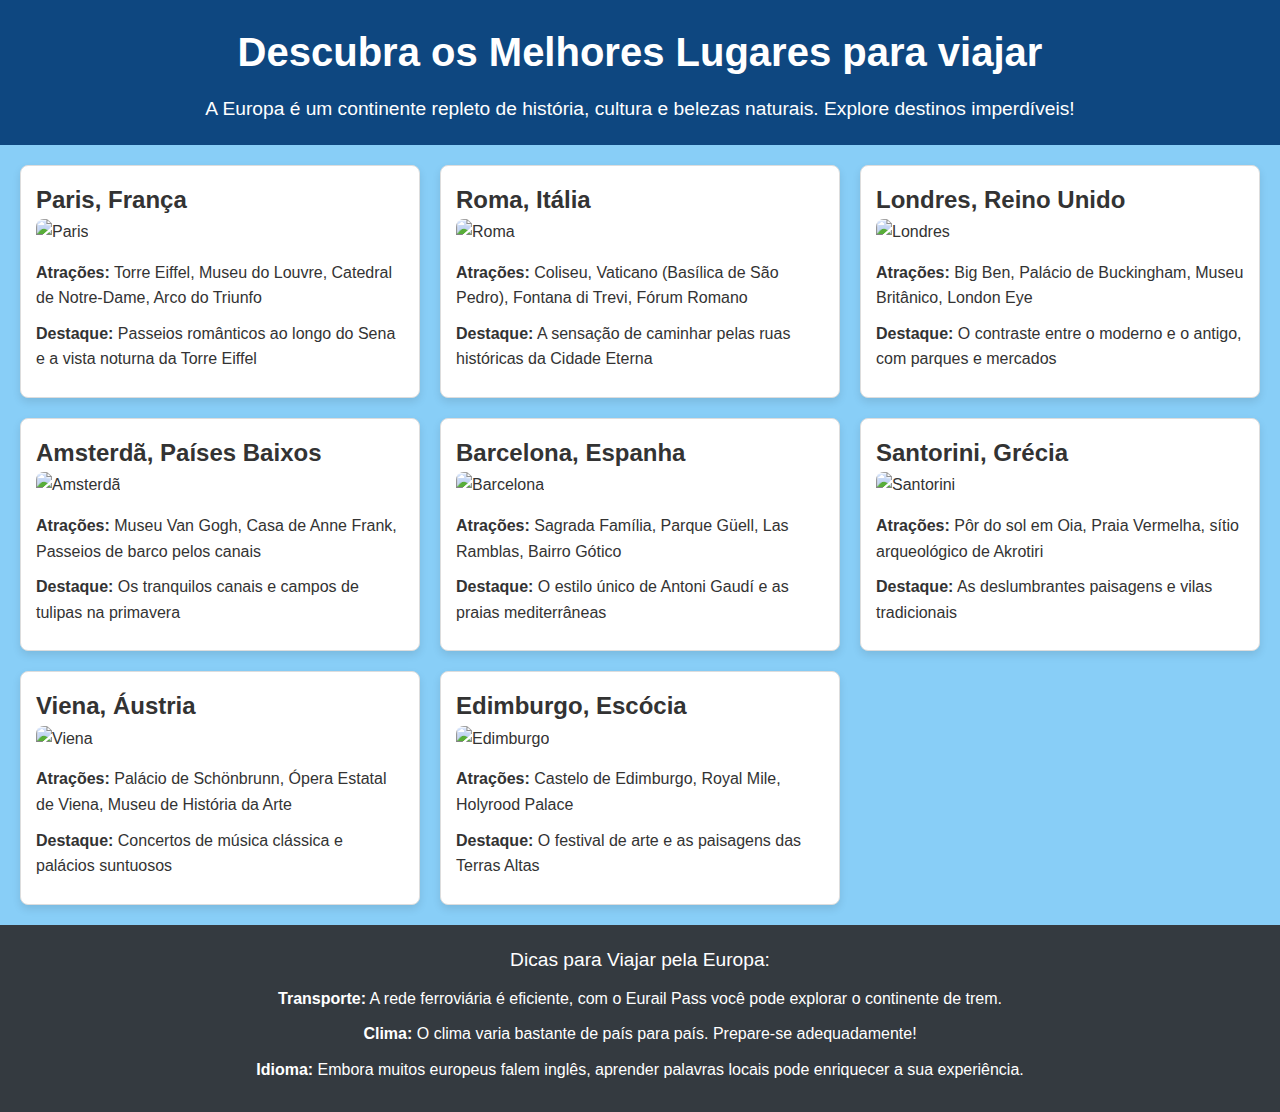
==== Desenvolvimento2.html @ 638c13cd "upload exercicio" ====
<!DOCTYPE html>
<html lang="pt-br">
<head>
    <meta charset="UTF-8">
    <meta name="viewport" content="width=device-width, initial-scale=1.0">
    <meta http-equiv="X-UA-Compatible" content="ie=edge">
    <title>Pontos turísticos na Europa</title>
    <link rel="stylesheet" href="style.css">
</head>
<body>
    <header>
        <h1>Descubra os Melhores Lugares para viajar</h1>
        <p>A Europa é um continente repleto de história, cultura e belezas naturais. Explore destinos imperdíveis!</p>
    </header>

    <section class="destinos">
        <article class="card">
            <h2>Paris, França</h2>
            <img src="https://via.placeholder.com/600x400.png" alt="Paris">
            <ul>
                <li><strong>Atrações:</strong> Torre Eiffel, Museu do Louvre, Catedral de Notre-Dame, Arco do Triunfo</li>
                <li><strong>Destaque:</strong> Passeios românticos ao longo do Sena e a vista noturna da Torre Eiffel</li>
            </ul>
        </article>

        <article class="card">
            <h2>Roma, Itália</h2>
            <img src="https://via.placeholder.com/600x400.png" alt="Roma">
            <ul>
                <li><strong>Atrações:</strong> Coliseu, Vaticano (Basílica de São Pedro), Fontana di Trevi, Fórum Romano</li>
                <li><strong>Destaque:</strong> A sensação de caminhar pelas ruas históricas da Cidade Eterna</li>
            </ul>
        </article>

        <article class="card">
            <h2>Londres, Reino Unido</h2>
            <img src="https://via.placeholder.com/600x400.png" alt="Londres">
            <ul>
                <li><strong>Atrações:</strong> Big Ben, Palácio de Buckingham, Museu Britânico, London Eye</li>
                <li><strong>Destaque:</strong> O contraste entre o moderno e o antigo, com parques e mercados</li>
            </ul>
        </article>

        <article class="card">
            <h2>Amsterdã, Países Baixos</h2>
            <img src="https://via.placeholder.com/600x400.png" alt="Amsterdã">
            <ul>
                <li><strong>Atrações:</strong> Museu Van Gogh, Casa de Anne Frank, Passeios de barco pelos canais</li>
                <li><strong>Destaque:</strong> Os tranquilos canais e campos de tulipas na primavera</li>
            </ul>
        </article>

        <article class="card">
            <h2>Barcelona, Espanha</h2>
            <img src="https://via.placeholder.com/600x400.png" alt="Barcelona">
            <ul>
                <li><strong>Atrações:</strong> Sagrada Família, Parque Güell, Las Ramblas, Bairro Gótico</li>
                <li><strong>Destaque:</strong> O estilo único de Antoni Gaudí e as praias mediterrâneas</li>
            </ul>
        </article>

        <article class="card">
            <h2>Santorini, Grécia</h2>
            <img src="https://via.placeholder.com/600x400.png" alt="Santorini">
            <ul>
                <li><strong>Atrações:</strong> Pôr do sol em Oia, Praia Vermelha, sítio arqueológico de Akrotiri</li>
                <li><strong>Destaque:</strong> As deslumbrantes paisagens e vilas tradicionais</li>
            </ul>
        </article>

        <article class="card">
            <h2>Viena, Áustria</h2>
            <img src="https://via.placeholder.com/600x400.png" alt="Viena">
            <ul>
                <li><strong>Atrações:</strong> Palácio de Schönbrunn, Ópera Estatal de Viena, Museu de História da Arte</li>
                <li><strong>Destaque:</strong> Concertos de música clássica e palácios suntuosos</li>
            </ul>
        </article>

        <article class="card">
            <h2>Edimburgo, Escócia</h2>
            <img src="https://via.placeholder.com/600x400.png" alt="Edimburgo">
            <ul>
                <li><strong>Atrações:</strong> Castelo de Edimburgo, Royal Mile, Holyrood Palace</li>
                <li><strong>Destaque:</strong> O festival de arte e as paisagens das Terras Altas</li>
            </ul>
        </article>
    </section>

    <footer>
        <p>Dicas para Viajar pela Europa:</p>
        <ul>
            <li><strong>Transporte:</strong> A rede ferroviária é eficiente, com o Eurail Pass você pode explorar o continente de trem.</li>
            <li><strong>Clima:</strong> O clima varia bastante de país para país. Prepare-se adequadamente!</li>
            <li><strong>Idioma:</strong> Embora muitos europeus falem inglês, aprender palavras locais pode enriquecer a sua experiência.</li>
        </ul>
    </footer>
</body>
</html>
---- style.css ----
/* Resetando o estilo básico */
* {
    margin: 0;
    padding: 0;
    box-sizing: border-box;
}

/* Corpo da página */
body {
    font-family: 'Arial', sans-serif;
    line-height: 1.6;
    background-color: #88cef7;
    color: #333;
}

/* Estilo do cabeçalho */
header {
    text-align: center;
    padding: 20px;
    background-color: #0e4780;
    color: white;
}

header h1 {
    font-size: 2.5rem;
    margin-bottom: 10px;
}

header p {
    font-size: 1.2rem;
}

/* Estilo da seção de destinos */
.destinos {
    display: grid;
    grid-template-columns: repeat(auto-fill, minmax(300px, 1fr));
    gap: 20px;
    padding: 20px;
}

/* Estilo dos cards */
.card {
    background-color: white;
    border: 1px solid #ddd;
    border-radius: 8px;
    overflow: hidden;
    box-shadow: 0 4px 8px rgba(0, 0, 0, 0.1);
    padding: 15px;
    transition: transform 0.3s ease;
}

.card:hover {
    transform: translateY(-10px);
}

/* Imagem dos cards */
.card img {
    width: 100%;
    height: auto;
    border-radius: 8px;
    margin-bottom: 15px;
}

/* Estilo das listas dentro dos cards */
.card ul {
    list-style-type: none;
}

.card li {
    margin-bottom: 10px;
}

/* Estilo do rodapé */
footer {
    background-color: #343a40;
    color: white;
    padding: 20px;
    text-align: center;
}

footer p {
    font-size: 1.2rem;
    margin-bottom: 10px;
}

footer ul {
    list-style-type: none;
}

footer li {
    margin-bottom: 10px;
}
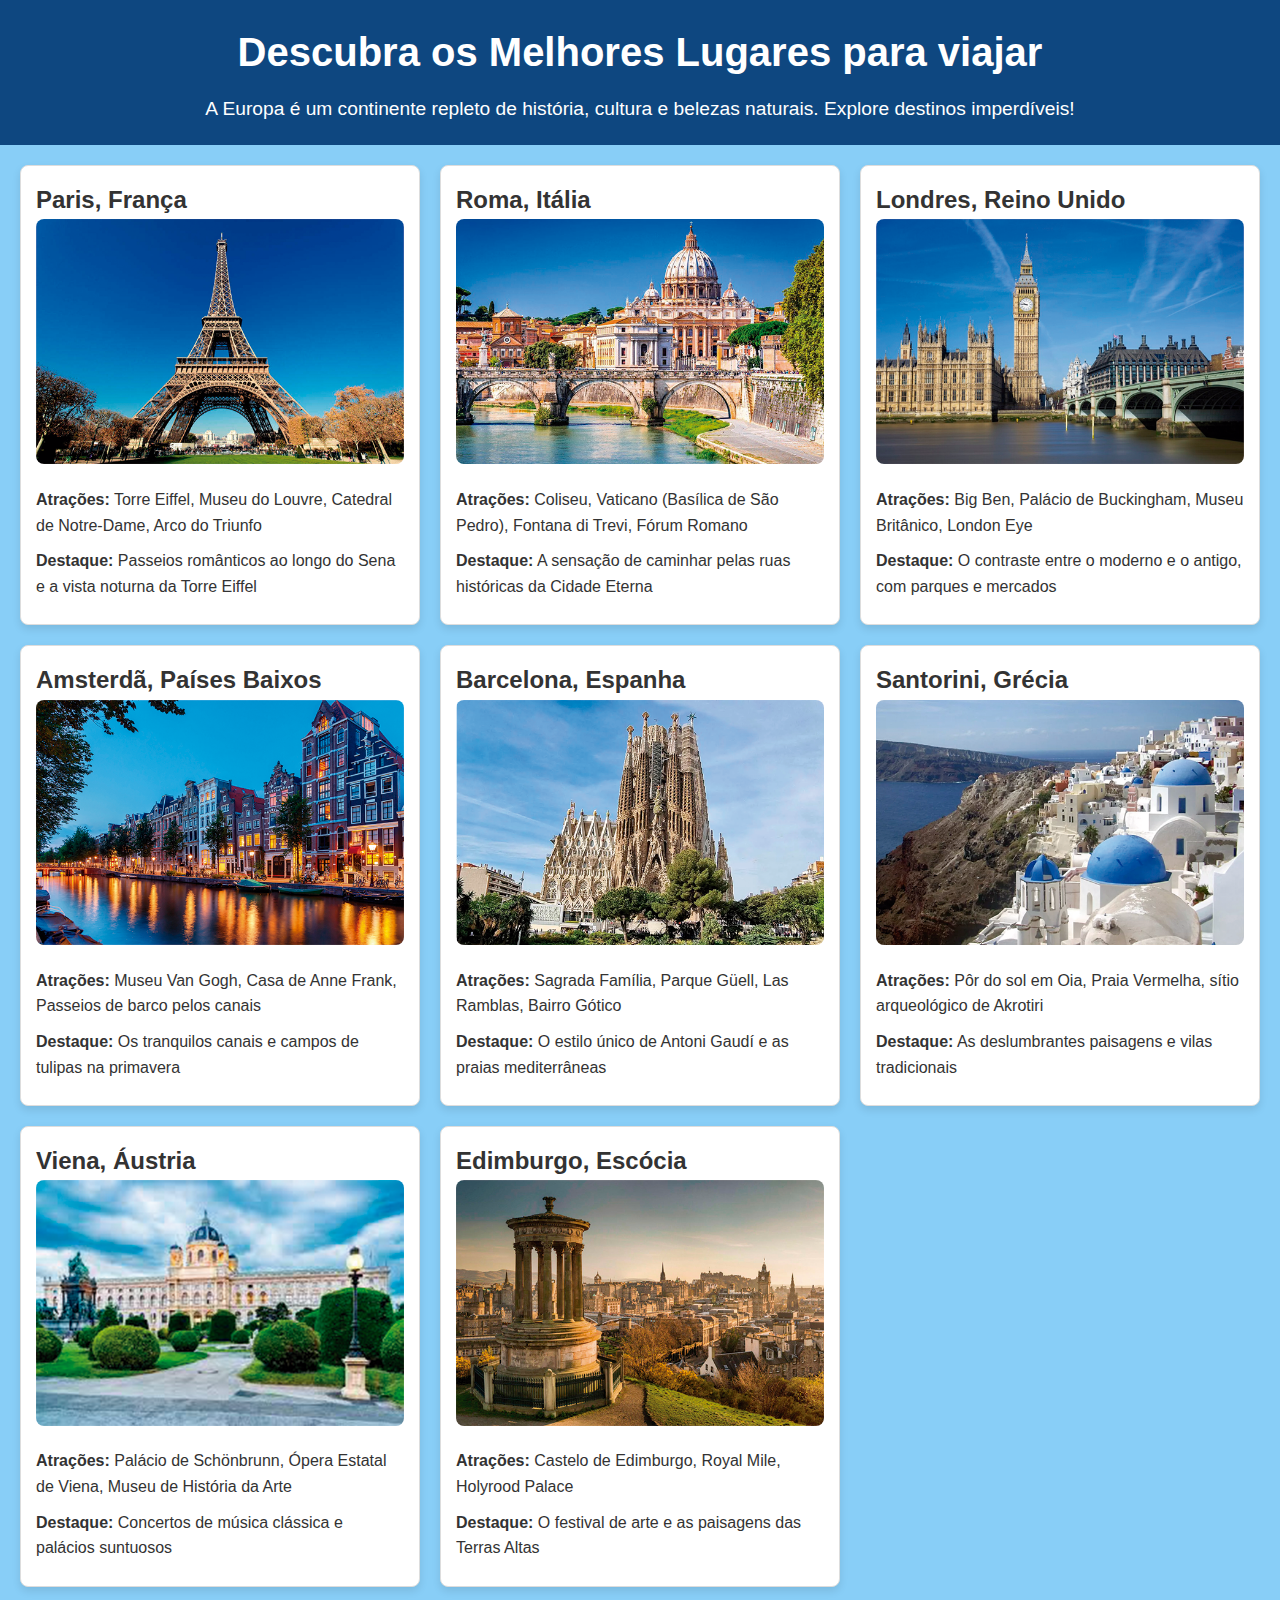
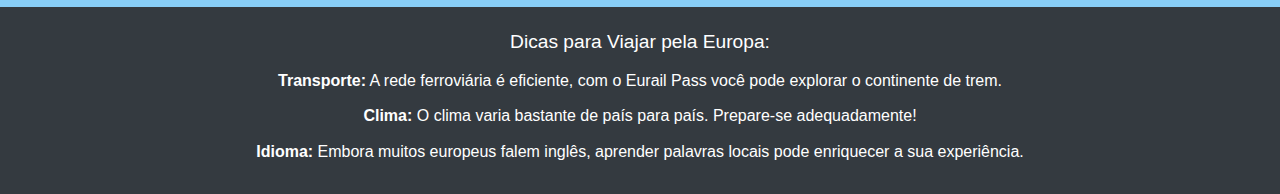
==== commit 7f12c2b7: "mais imagens" ====
--- a/Desenvolvimento2.html
+++ b/Desenvolvimento2.html
@@ -16,7 +16,7 @@
     <section class="destinos">
         <article class="card">
             <h2>Paris, França</h2>
-            <img src="https://via.placeholder.com/600x400.png" alt="Paris">
+            <img src="paris.png" alt="Paris">
             <ul>
                 <li><strong>Atrações:</strong> Torre Eiffel, Museu do Louvre, Catedral de Notre-Dame, Arco do Triunfo</li>
                 <li><strong>Destaque:</strong> Passeios românticos ao longo do Sena e a vista noturna da Torre Eiffel</li>
@@ -25,7 +25,7 @@
 
         <article class="card">
             <h2>Roma, Itália</h2>
-            <img src="https://via.placeholder.com/600x400.png" alt="Roma">
+            <img src="roma.png" alt="Roma">
             <ul>
                 <li><strong>Atrações:</strong> Coliseu, Vaticano (Basílica de São Pedro), Fontana di Trevi, Fórum Romano</li>
                 <li><strong>Destaque:</strong> A sensação de caminhar pelas ruas históricas da Cidade Eterna</li>
@@ -34,7 +34,7 @@
 
         <article class="card">
             <h2>Londres, Reino Unido</h2>
-            <img src="https://via.placeholder.com/600x400.png" alt="Londres">
+            <img src="londres.png" alt="Londres">
             <ul>
                 <li><strong>Atrações:</strong> Big Ben, Palácio de Buckingham, Museu Britânico, London Eye</li>
                 <li><strong>Destaque:</strong> O contraste entre o moderno e o antigo, com parques e mercados</li>
@@ -43,7 +43,7 @@
 
         <article class="card">
             <h2>Amsterdã, Países Baixos</h2>
-            <img src="https://via.placeholder.com/600x400.png" alt="Amsterdã">
+            <img src="amsterda.png" alt="Amsterdã">
             <ul>
                 <li><strong>Atrações:</strong> Museu Van Gogh, Casa de Anne Frank, Passeios de barco pelos canais</li>
                 <li><strong>Destaque:</strong> Os tranquilos canais e campos de tulipas na primavera</li>
@@ -52,7 +52,7 @@
 
         <article class="card">
             <h2>Barcelona, Espanha</h2>
-            <img src="https://via.placeholder.com/600x400.png" alt="Barcelona">
+            <img src="barcelona.png" alt="Barcelona">
             <ul>
                 <li><strong>Atrações:</strong> Sagrada Família, Parque Güell, Las Ramblas, Bairro Gótico</li>
                 <li><strong>Destaque:</strong> O estilo único de Antoni Gaudí e as praias mediterrâneas</li>
@@ -61,7 +61,7 @@
 
         <article class="card">
             <h2>Santorini, Grécia</h2>
-            <img src="https://via.placeholder.com/600x400.png" alt="Santorini">
+            <img src="santorini.png" alt="Santorini">
             <ul>
                 <li><strong>Atrações:</strong> Pôr do sol em Oia, Praia Vermelha, sítio arqueológico de Akrotiri</li>
                 <li><strong>Destaque:</strong> As deslumbrantes paisagens e vilas tradicionais</li>
@@ -70,7 +70,7 @@
 
         <article class="card">
             <h2>Viena, Áustria</h2>
-            <img src="https://via.placeholder.com/600x400.png" alt="Viena">
+            <img src="viena.png" alt="Viena">
             <ul>
                 <li><strong>Atrações:</strong> Palácio de Schönbrunn, Ópera Estatal de Viena, Museu de História da Arte</li>
                 <li><strong>Destaque:</strong> Concertos de música clássica e palácios suntuosos</li>
@@ -79,7 +79,7 @@
 
         <article class="card">
             <h2>Edimburgo, Escócia</h2>
-            <img src="https://via.placeholder.com/600x400.png" alt="Edimburgo">
+            <img src="edimburgo.png" alt="Edimburgo">
             <ul>
                 <li><strong>Atrações:</strong> Castelo de Edimburgo, Royal Mile, Holyrood Palace</li>
                 <li><strong>Destaque:</strong> O festival de arte e as paisagens das Terras Altas</li>
